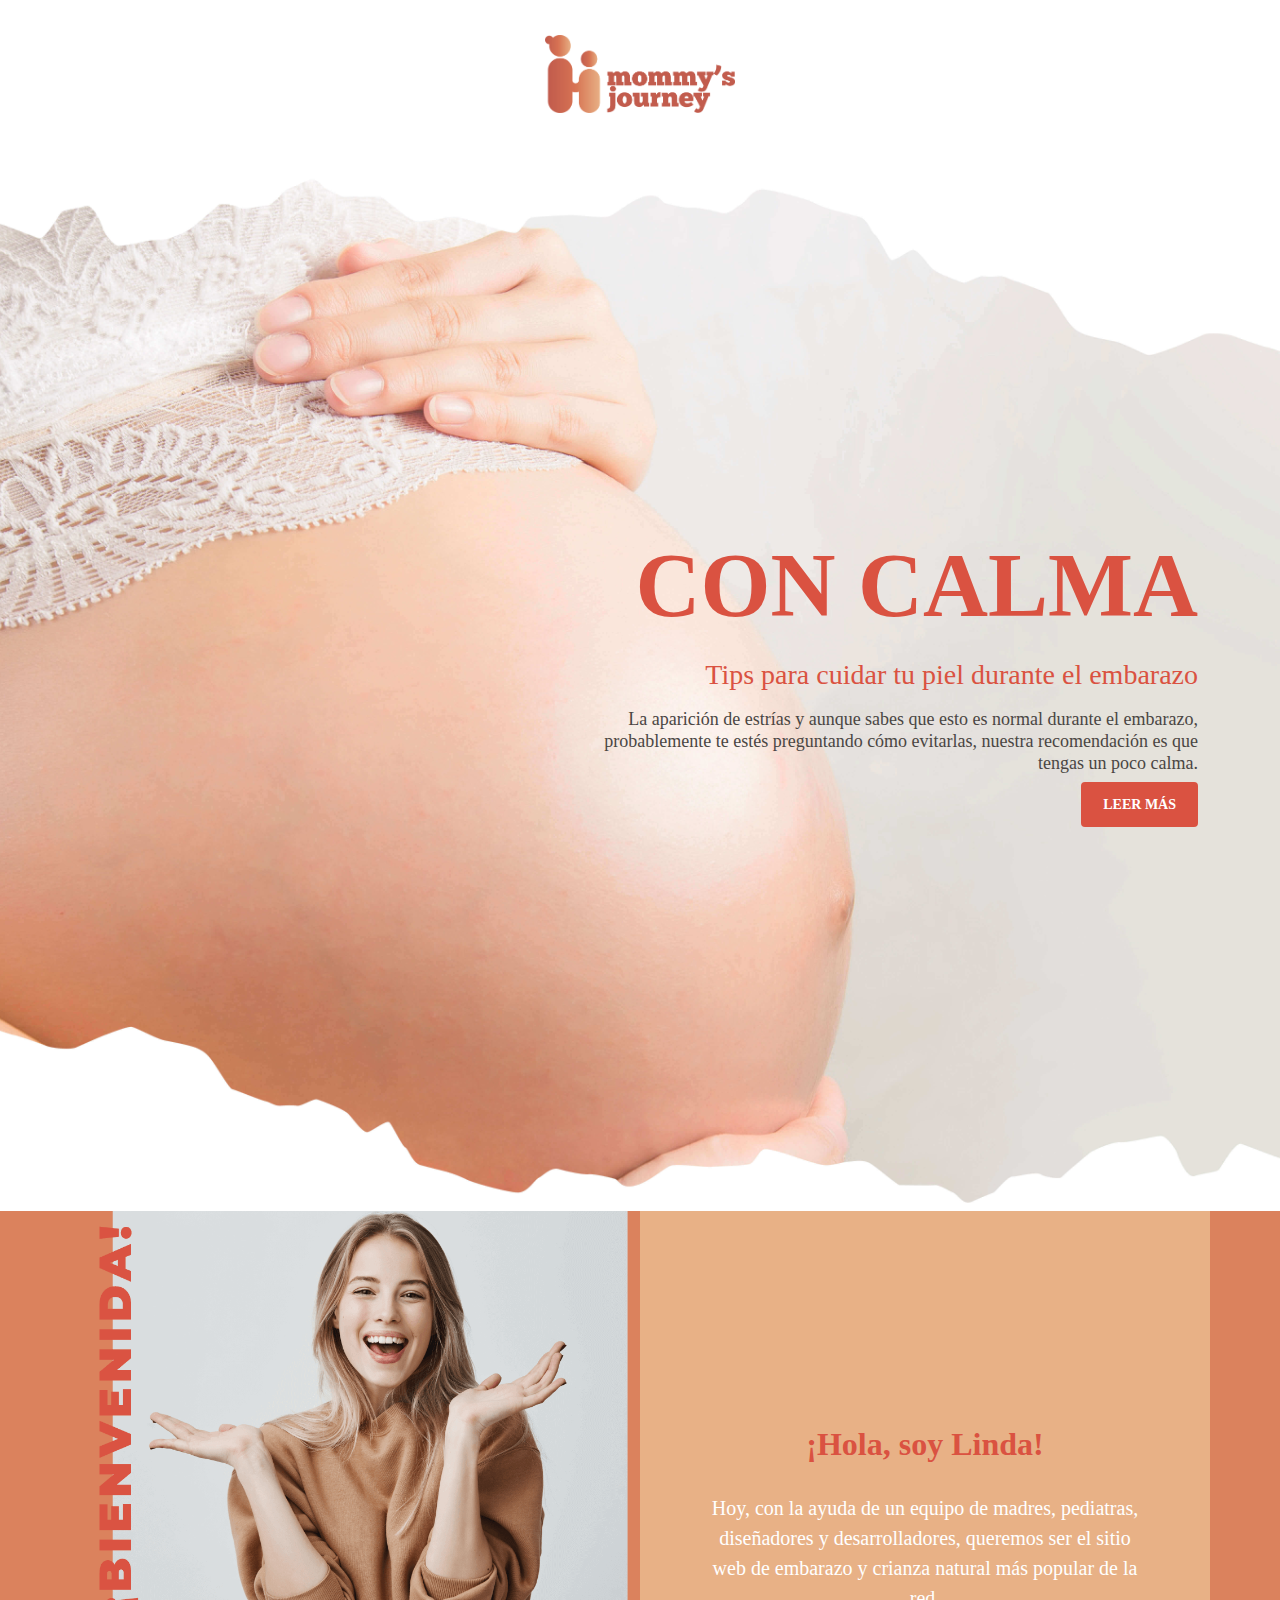
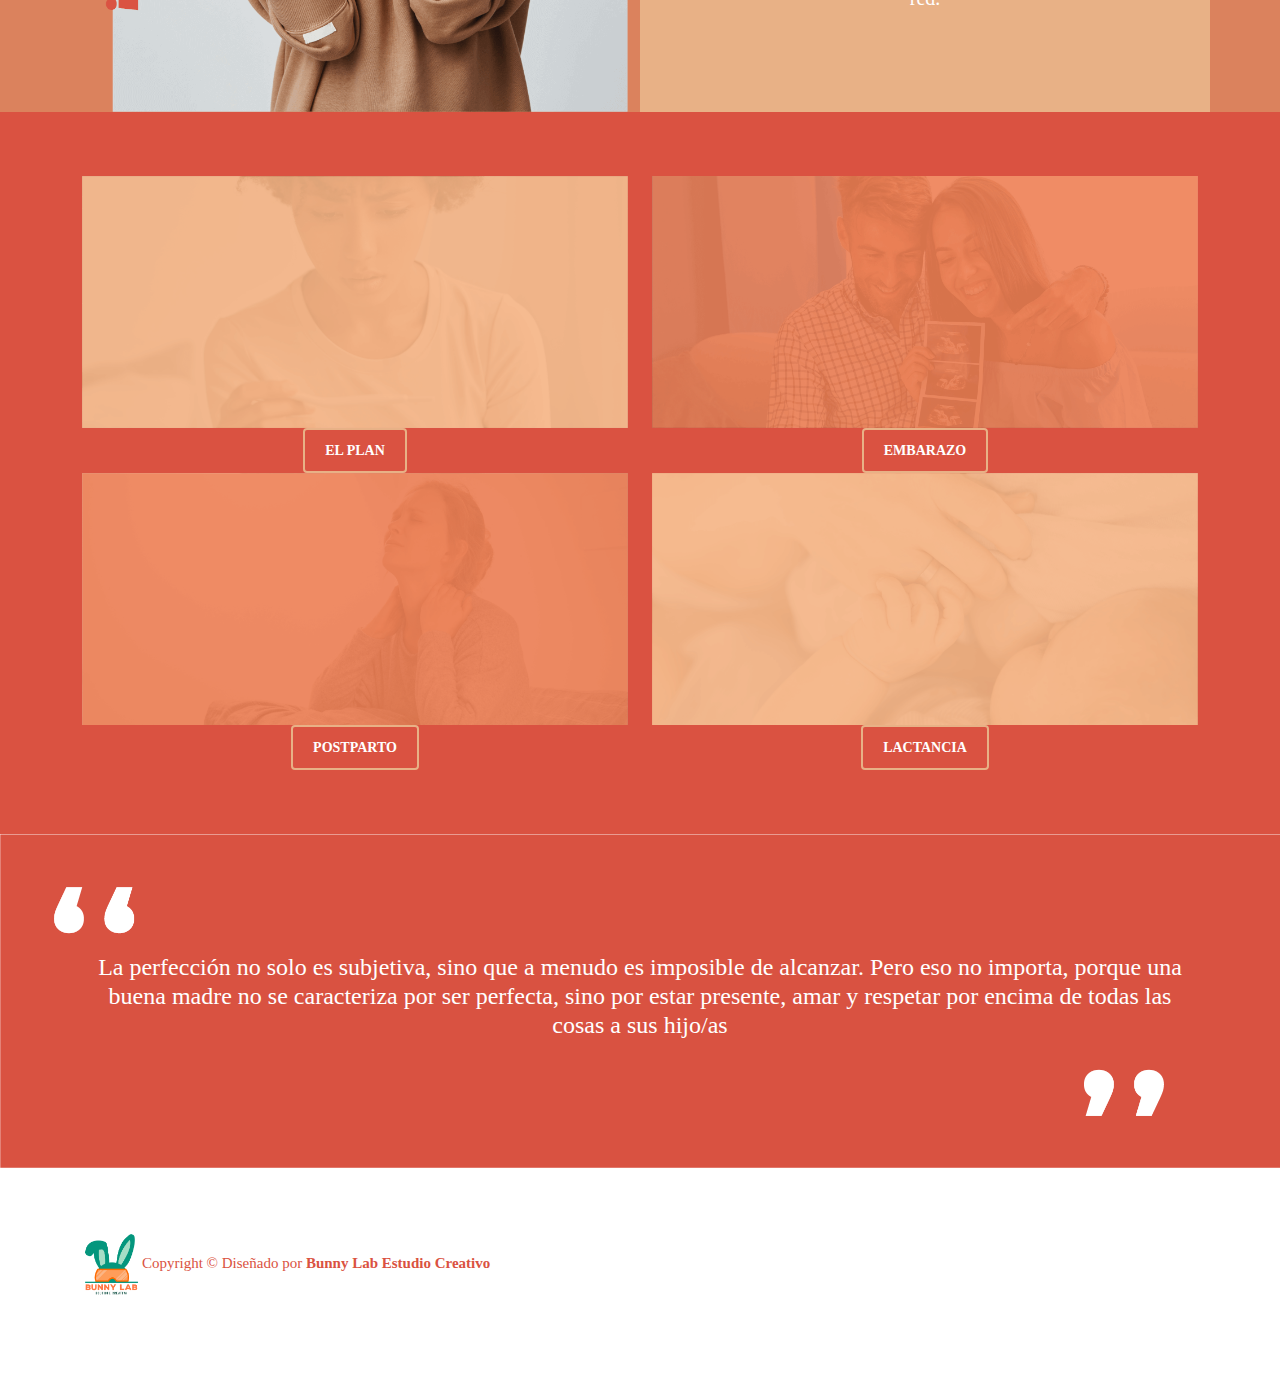
==== index.html @ 6cab2b12 "Add files via upload" ====
<!doctype html>
<html>
<head>
<meta charset="utf-8">
<meta name="viewport" content="width=device-width, initial-scale=1.0">
<title>Mommy's Journey</title>
	
<link href="css/bootstrap.min.css" rel="stylesheet">
<link href="css/style.css" rel="stylesheet">
	
</head>

<body>
	<header>
		<div class="container" align="center">
			<img src="img/logo.png" alt="logo" class="img-fluid" width="190px">
		</div>
	
	</header>
	
	<section id="hero" class="section">
		<div class="container">
			<h1>Con calma</h1>
			<h3>Tips para cuidar tu piel durante el embarazo</h3>
			<h5>La aparición de estrías y aunque sabes que esto es normal durante el embarazo, probablemente te estés preguntando cómo evitarlas, nuestra recomendación es que tengas un poco calma.</h5>
			<a href="#" class="btn btn-light">Leer más</a>
		</div>
		
	</section>
	
	<section id="hello">
		<div class="container">
			<div class="row">
				<article class="col-lg-6 col-sm-6 col-12">
					<img src="img/fotografia-bienvenida-14.png" class="img-fluid" width="600px">
				</article>
				
				<article class="col-lg-6 col-sm-6 col-12" id="col2">
					<br>
					<br>
					<br>
					<br>
					<br>
					<br>
					<br>
					<br>
					<br>
					<h2>¡Hola, soy Linda!</h2>
					<p>Hoy, con la ayuda de un equipo de madres, pediatras, diseñadores y desarrolladores, queremos ser el sitio web de embarazo y crianza natural más popular de la red.</p>					
                </article>			
			</div>				
		</div>	
	</section>
	
<section id="secciones" class="section">
	<div class="container">
		<div class="row">
			<div class="col" id="el-plan"> <img src="img/secciones-02.png" class="img-fluid"><a href="#" class="btn btn-light">El plan</a></div>			
			<div class="col" id="embarazo"> <img src="img/secciones-03.png" class="img-fluid"><a href="#" class="btn btn-light">Embarazo</a></div>			
		</div>
		<div class="row">
			<div class="col" id="postparto"> <img src="img/secciones-04.png" class="img-fluid"><a href="#" class="btn btn-light">Postparto</a></div>			
			<div class="col" id="lactancia"> <img src="img/secciones-05.png" class="img-fluid"><a href="#" class="btn btn-light">Lactancia</a></div>			
		</div>
	</div>		
</section>
	
	
	<section id="quote" class="section">
		<div class="container">
			
			<h4>La perfección no solo es subjetiva, sino que a menudo es imposible de alcanzar. Pero eso no importa, porque una buena madre no se caracteriza por ser perfecta, sino por estar presente, amar y respetar por encima de todas las cosas a sus hijo/as</h4>
		
		</div>
		
	</section>
	
	<footer class="section">
		<div class="container">
			<p><img src="img/logo-bunny-lab.png" class="img-fluid" width="60px">Copyright &copy; Diseñado por <span><b>Bunny Lab Estudio Creativo</b></span></p>
					
		</div>
	
	</footer>
	
</body>
	

	
</html>
---- css/style.css ----
body{
	font-family: Montserrat;
	font-size: 15px;
	color: #DA5241;
}

header{
	padding: 35px;
}

#hero{
	background-image: url("../img/imagen-inicio.jpg");
	background-position: center;
	background-size: cover;
	padding: 30% 0;
	text-align: right;
	background-color: #DA5241;
}

#hero h1{
	font-size: 90px;
	font-weight: bold;
	text-transform: uppercase;
}

#hero h3{
	text-align: right;
	padding-left: 400px;
	padding-top: 10px;
	color: #DA5241;
	font-weight: lighter
}

#hero h5{
	text-align: right;
	padding-left: 500px;
	padding-top: 10px;
	color: #4A4643;
	font-size: 18px;
}

#hero .btn-light{
	background-color: #DA5241;
	border: 2px solid #DA5241;
	padding: 10px 20px;
	text-transform: uppercase;
	color: #FFFFFF;
	font-size: 14px;
	font-weight: 700;
}

#hero .btn-light:hover{
	background-color: #E8B186;
	color: #fff;
	border-color: #E8B186;
}

#hello{
	text-align: center;
	background-color: #DB825D;
}

#hello h2{
	font-weight: bold;
	padding: 2% 0 2% 0;
	
}

#hello h5{
	padding: 10px 0 0 500px;
	color: #fff;
}

#col2 p{
	font-size: 20px;
	padding: 2% 10%;
	color: #fff;
	
}

.section{
	padding: 5% 0;
}

#col2{
	background-color: #E8B186;
}

#secciones{
	text-align: center;
	background-color: #DA5241;
}

#secciones h1{
	font-size: 90px;
	font-weight: bold;
	text-transform: uppercase;
	color: #fff;
	background-color: #DA5241;
	
}

#quote{
	text-align: center;
	background-image: url("../img/frase-10.png");
	background-size: cover;	
}

#quote h4{
	color: #fff;
	padding: 5% 0; 
}

#el-plan .btn-light{
	background-color: transparent;
	border: 2px solid #E8B186;
	padding: 10px 20px;
	text-transform: uppercase;
	color: #fff;
	font-size: 14px;
	font-weight: 700; 
	
}

#embarazo .btn-light{
	background-color: transparent;
	border: 2px solid #E8B186;
	padding: 10px 20px;
	text-transform: uppercase;
	color: #fff;
	font-size: 14px;
	font-weight: 700; 
	
}

#postparto .btn-light{
	background-color: transparent;
	border: 2px solid #E8B186;
	padding: 10px 20px;
	text-transform: uppercase;
	color: #fff;
	font-size: 14px;
	font-weight: 700; 
	
}

#lactancia .btn-light{
	background-color: transparent;
	border: 2px solid #E8B186;
	padding: 10px 20px;
	text-transform: uppercase;
	color: #fff;
	font-size: 14px;
	font-weight: 700;
	
}

#el-plan .btn-light:hover{
	background-color: #DB825D;
	color: #fff;
	border-color: #DB825D;
	
}

#embarazo .btn-light:hover{
	background-color: #DB825D;
	color: #fff;
	border-color: #DB825D;
	
}

#postparto .btn-light:hover{
	background-color: #DB825D;
	color: #fff;
	border-color: #DB825D;
	
}

#lactancia .btn-light:hover{
	background-color: #DB825D;
	color: #fff;
	border-color: #DB825D;	
}

.postparto{
	position: absolute;
	margin-bottom: 50px;
}
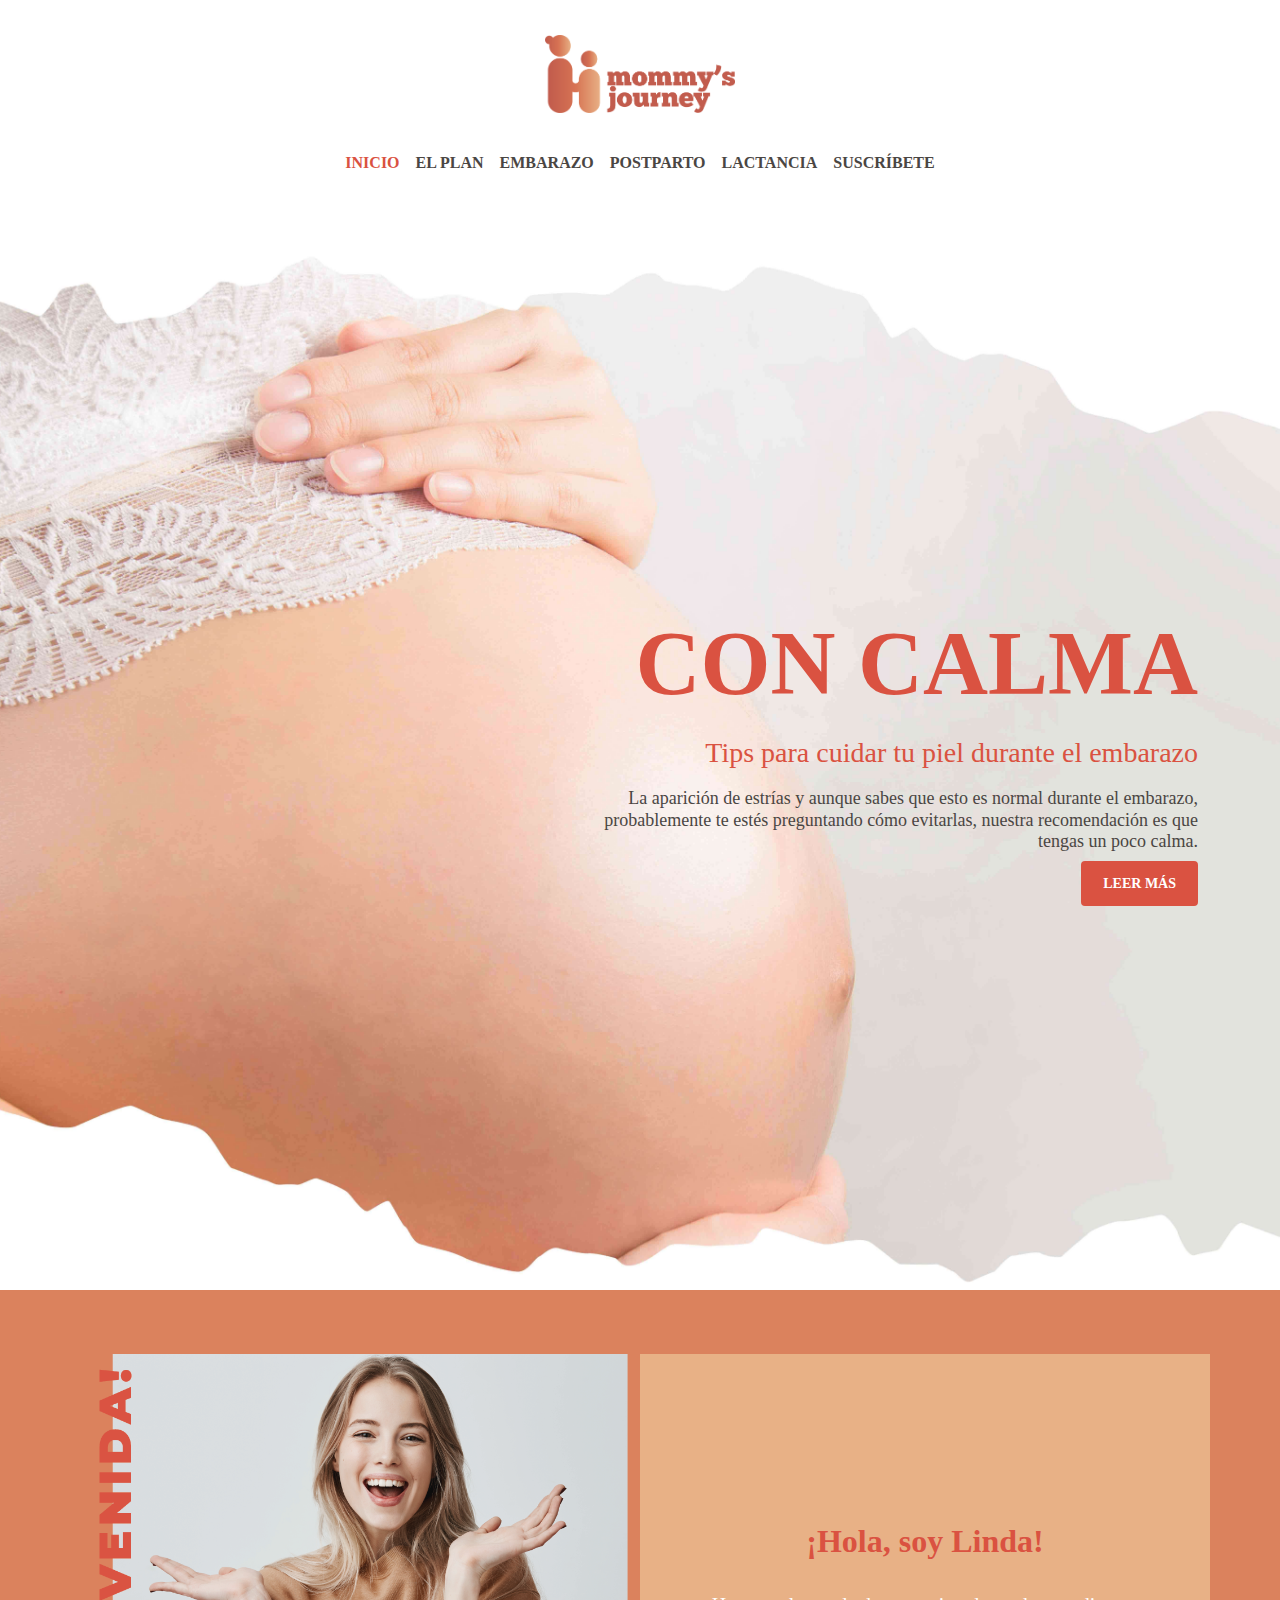
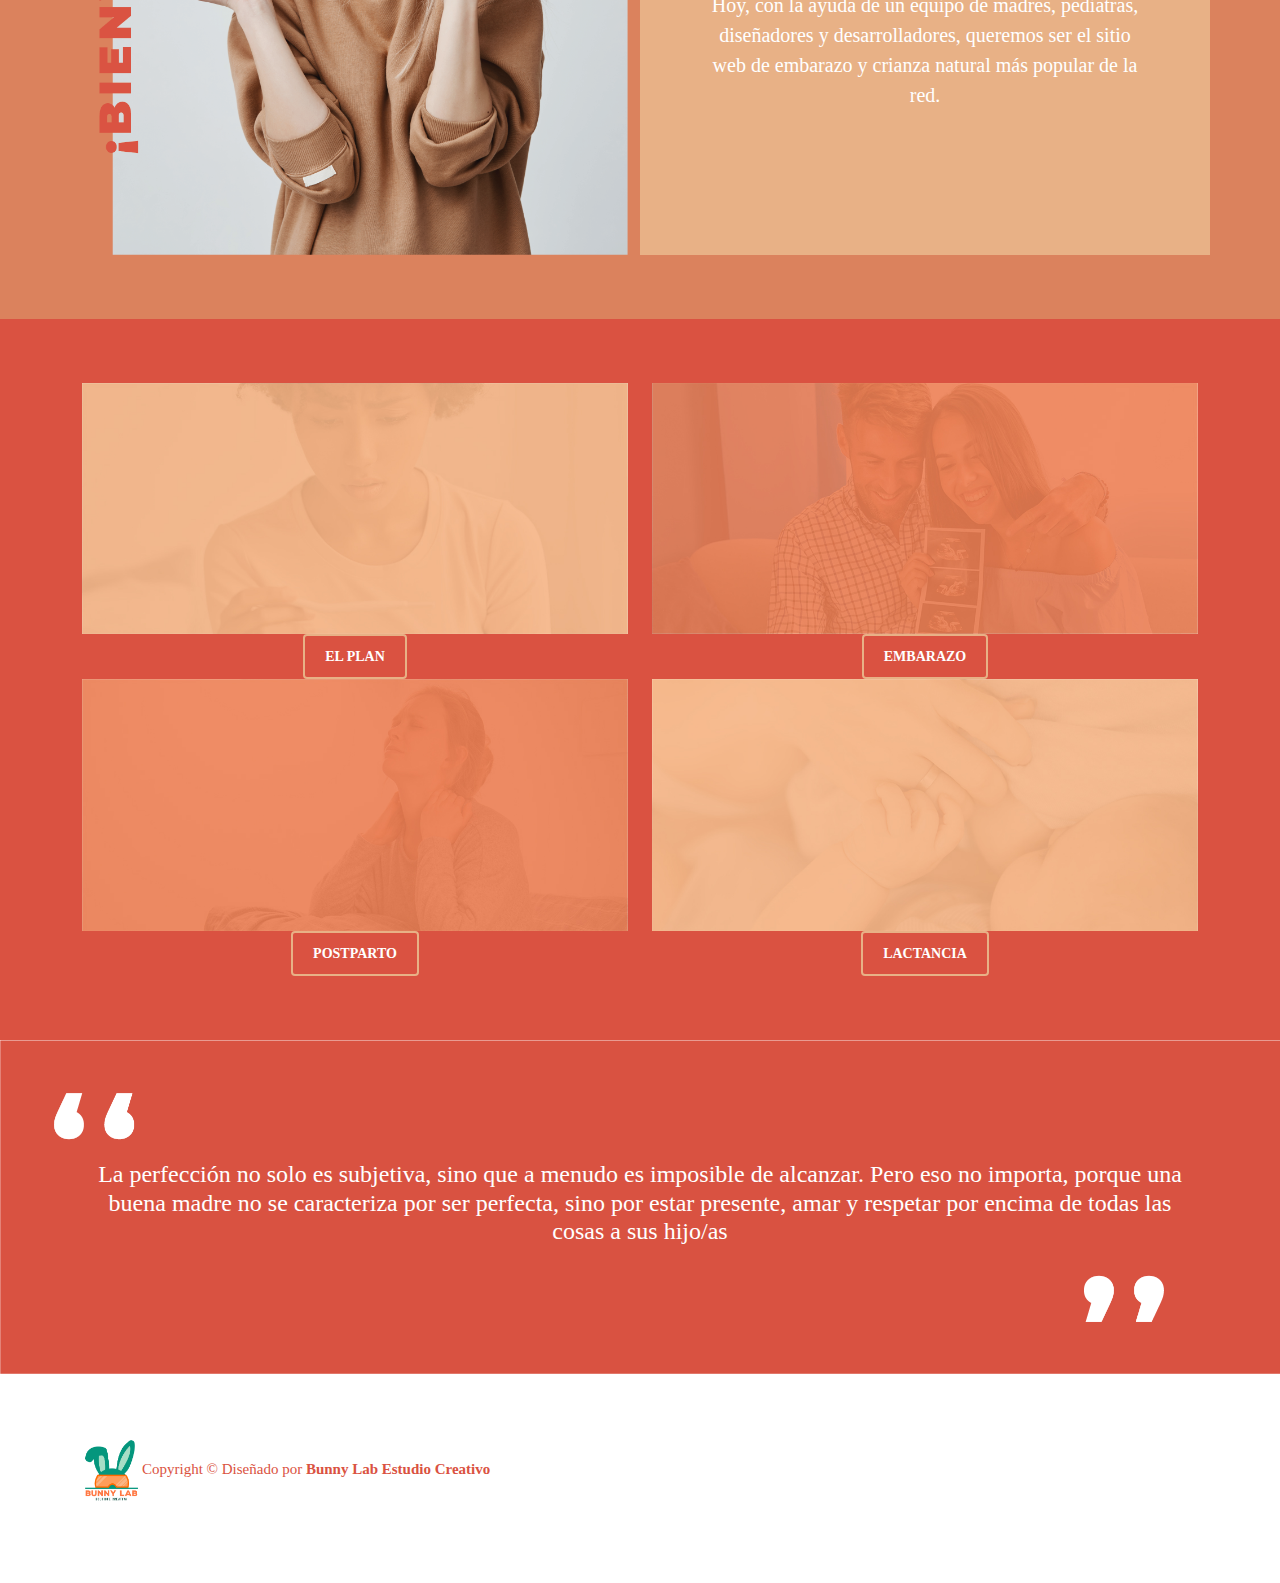
==== commit 6a792826: "Add files via upload" ====
--- a/index.html
+++ b/index.html
@@ -6,6 +6,7 @@
 <title>Mommy's Journey</title>
 	
 <link href="css/bootstrap.min.css" rel="stylesheet">
+<link href="css/bootstrap-custom.css" rel="stylesheet">
 <link href="css/style.css" rel="stylesheet">
 	
 </head>
@@ -14,6 +15,40 @@
 	<header>
 		<div class="container" align="center">
 			<img src="img/logo.png" alt="logo" class="img-fluid" width="190px">
+			<br>
+			<br>
+			<nav class="navbar navbar-expand-lg navbar-light bg-light" id="menu">
+				
+				<button class="navbar-toggler" type="button" data-bs-toggle="collapse" data-bs-target="#navbar" aria-controls="navbar" aria-expanded="false" aria-label="Toggle navigation">
+					<span class="navbar-toggler-icon"></span>
+				</button>
+
+				<div class="collapse navbar-collapse" id="navbar">
+					<ul class="navbar-nav mx-auto">
+					  <li class="nav-item active">
+						<a class="nav-link" href="index.html">INICIO</a>
+					  </li>
+					  <li class="nav-item">
+						<a class="nav-link" href="el-plan.html">EL PLAN</a>
+					  </li>
+					  <li class="nav-item">
+						<a class="nav-link" href="#">EMBARAZO</a>
+					  </li>
+					  <li class="nav-item">
+						<a class="nav-link" href="#">POSTPARTO</a>
+					  </li>
+					  <li class="nav-item">
+						<a class="nav-link" href="#">LACTANCIA</a>
+					  </li>
+					  <li class="nav-item">
+						<a class="nav-link" href="#">SUSCRÍBETE</a>
+					  </li>
+					 
+					</ul>
+
+				  </div>
+			</nav>
+			
 		</div>
 	
 	</header>
@@ -28,7 +63,7 @@
 		
 	</section>
 	
-	<section id="hello">
+	<section id="hello" class="section">
 		<div class="container">
 			<div class="row">
 				<article class="col-lg-6 col-sm-6 col-12">
@@ -36,8 +71,6 @@
 				</article>
 				
 				<article class="col-lg-6 col-sm-6 col-12" id="col2">
-					<br>
-					<br>
 					<br>
 					<br>
 					<br>
@@ -55,12 +88,12 @@
 <section id="secciones" class="section">
 	<div class="container">
 		<div class="row">
-			<div class="col" id="el-plan"> <img src="img/secciones-02.png" class="img-fluid"><a href="#" class="btn btn-light">El plan</a></div>			
-			<div class="col" id="embarazo"> <img src="img/secciones-03.png" class="img-fluid"><a href="#" class="btn btn-light">Embarazo</a></div>			
+			<div class="col" id="el-plan"> <img src="img/secciones-02.jpg" class="img-fluid"><a href="el-plan.html" class="btn btn-light">El plan</a></div>			
+			<div class="col" id="embarazo"> <img src="img/secciones-03.jpg" class="img-fluid"><a href="#" class="btn btn-light">Embarazo</a></div>			
 		</div>
 		<div class="row">
-			<div class="col" id="postparto"> <img src="img/secciones-04.png" class="img-fluid"><a href="#" class="btn btn-light">Postparto</a></div>			
-			<div class="col" id="lactancia"> <img src="img/secciones-05.png" class="img-fluid"><a href="#" class="btn btn-light">Lactancia</a></div>			
+			<div class="col" id="postparto"> <img src="img/secciones-04.jpg" class="img-fluid"><a href="#" class="btn btn-light">Postparto</a></div>			
+			<div class="col" id="lactancia"> <img src="img/secciones-05.jpg" class="img-fluid"><a href="#" class="btn btn-light">Lactancia</a></div>			
 		</div>
 	</div>		
 </section>
@@ -83,6 +116,9 @@
 	
 	</footer>
 	
+	<script src="js/jquery.min.js"></script>
+	<script src="js/bootstrap.min.js"></script>
+	
 </body>
 	
 
--- a/css/style.css
+++ b/css/style.css
@@ -1,3 +1,10 @@
+:root{
+	--color-gris: #4A4643;
+	--color-naranja: #DA5241;
+	--color-piel: #E8B186;
+	--color-naranja-claro: #DB825D;
+}
+
 
 body{
 	font-family: Montserrat;
@@ -187,3 +194,83 @@
 	position: absolute;
 	margin-bottom: 50px;
 }
+
+#el-plan {
+	text-align: center;
+
+}
+
+
+#el-plan h1 {
+	text-align: center;
+	text-transform: uppercase;
+	font-weight: bolder;
+	font-size: 60px;	
+}
+
+#el-plan p {
+	padding: 2% 18%;
+	font-size: 20px;
+	font-weight: 500;
+	color: var(--color-gris)
+	
+	
+}
+
+#articulos {
+	text-align: left;
+	background-color: #fff;
+}
+
+#articulos h4 {
+	font-size: 20px;
+	font-weight: 600;
+	color: #fff;
+	
+}
+
+#articulos p {
+	font-size: 17px;
+	color: #fff;
+}
+
+.img-text {
+	position: absolute;
+	top: 950px;
+	left: 130px;
+}
+
+.img-p {
+	position: absolute;
+	top: 1000px;
+	left: 130px;
+	width: 300px;
+}
+
+.img-tex1 {
+	position: absolute;
+	top: 950px;
+	left: 570px;
+}
+
+.img-p1 {
+	position: absolute;
+	top: 1000px;
+	left: 570px;
+	width: 300px;
+}
+
+.img-tex2 {
+	position: absolute;
+	top: 950px;
+	left: 1000px;
+}
+
+.img-p2 {
+	position: absolute;
+	top: 1000px;
+	left: 1000px;
+	width: 300px;
+}
+
+
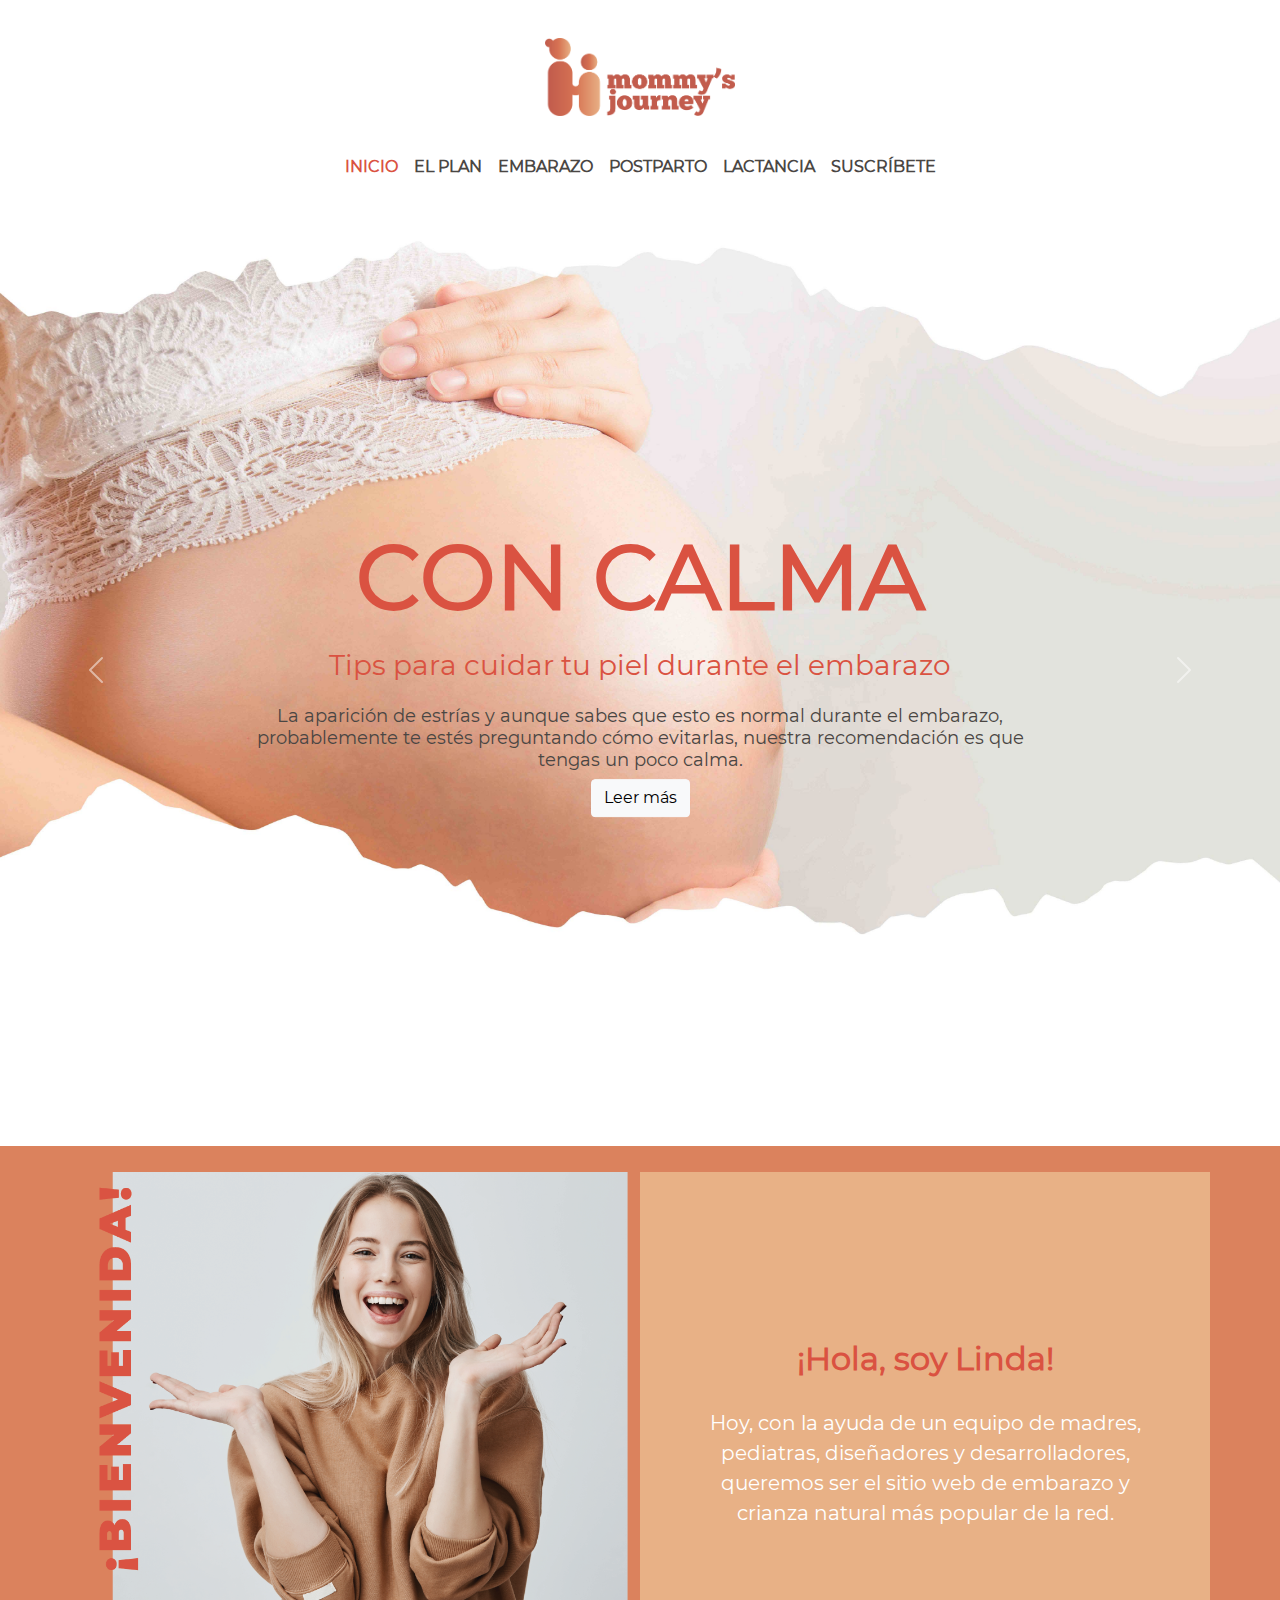
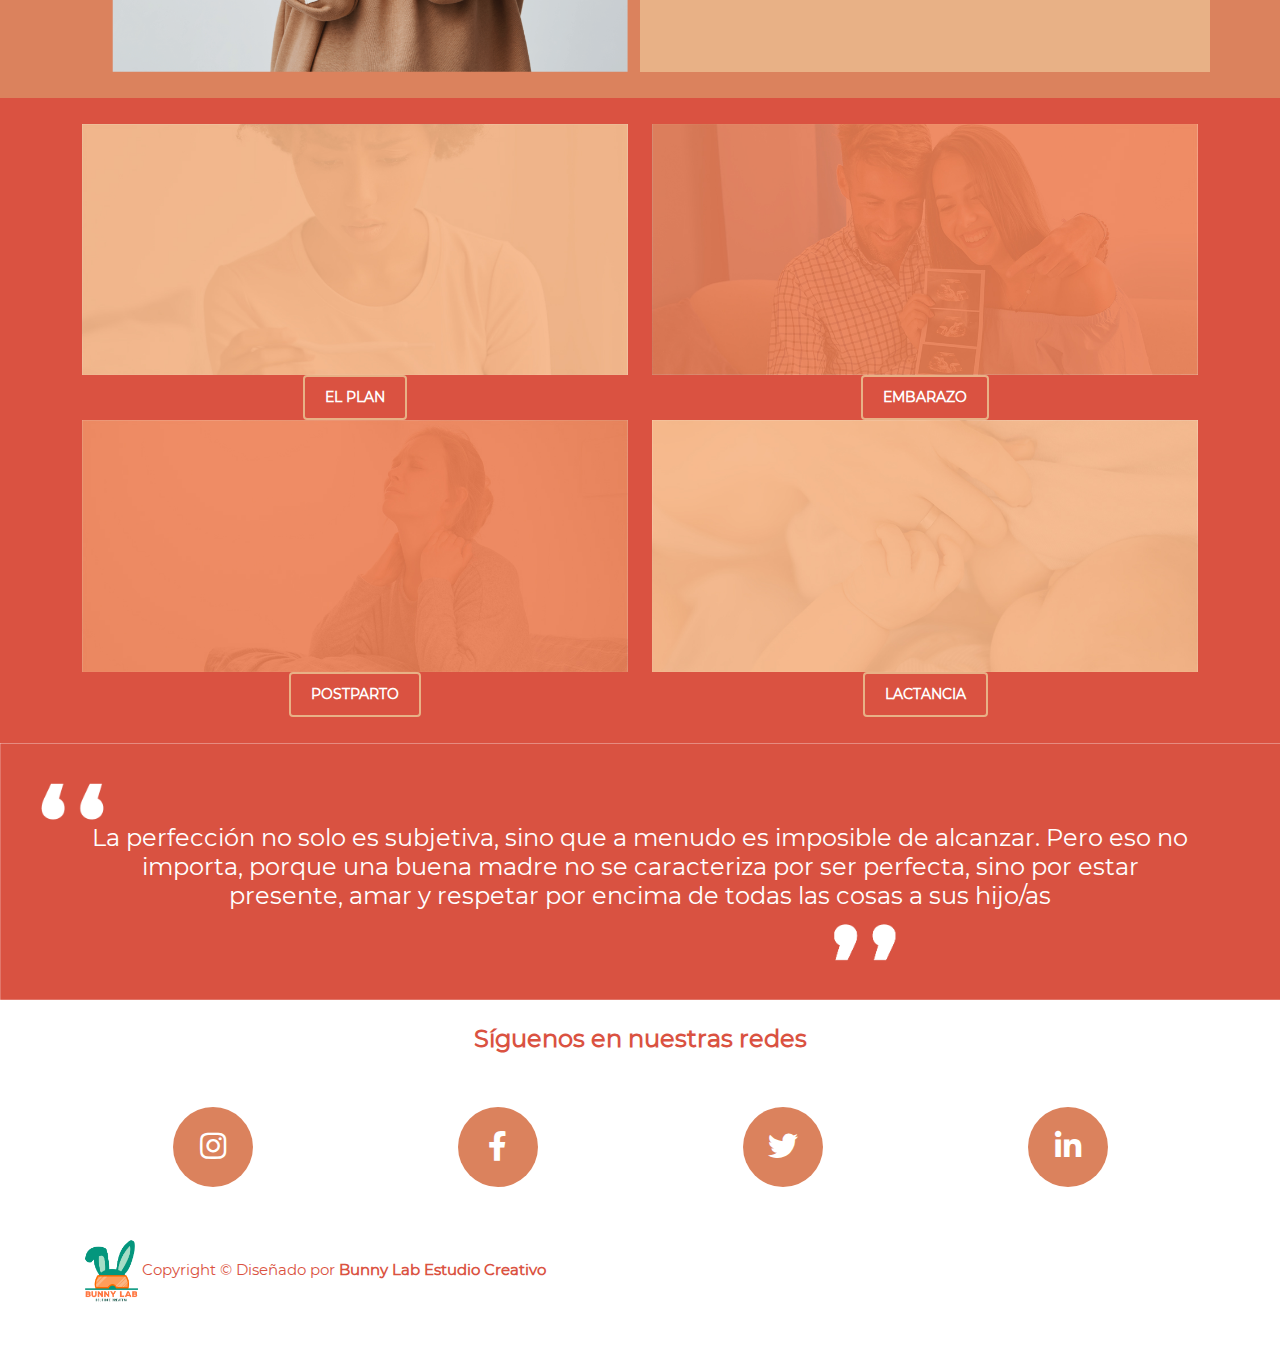
==== commit 2ce01158: "Add files via upload" ====
--- a/index.html
+++ b/index.html
@@ -8,6 +8,7 @@
 <link href="css/bootstrap.min.css" rel="stylesheet">
 <link href="css/bootstrap-custom.css" rel="stylesheet">
 <link href="css/style.css" rel="stylesheet">
+<link href="https://cdnjs.cloudflare.com/ajax/libs/font-awesome/5.15.2/css/all.min.css" rel="stylesheet">
 	
 </head>
 
@@ -53,7 +54,7 @@
 	
 	</header>
 	
-	<section id="hero" class="section">
+	<section id="hero" class="section d-none">
 		<div class="container">
 			<h1>Con calma</h1>
 			<h3>Tips para cuidar tu piel durante el embarazo</h3>
@@ -62,6 +63,44 @@
 		</div>
 		
 	</section>
+	
+	<section id="hero-slides" class="section">
+		<div id="carouselExampleCaptions" class="carousel slide" data-bs-ride="carousel">		 
+			
+		  <div class="carousel-inner">
+			<div class="carousel-item active">
+			  <img src="img/carrusel-01.jpg" class="d-block w-100" alt="imagen-inicio">
+			  <div class="carousel-caption d-md-block">
+				<h1>Con calma</h1>
+				<h3>Tips para cuidar tu piel durante el embarazo</h3>
+				<h5>La aparición de estrías y aunque sabes que esto es normal durante el embarazo, probablemente te estés preguntando cómo evitarlas, nuestra recomendación es que tengas un poco calma.</h5>
+				<a href="#" class="btn btn-light">Leer más</a>
+			  </div>
+			</div>
+			<div class="carousel-item">
+			  <img src="img/carrusel-02.jpg" class="d-block w-100" alt="imagen-inicio-2">
+			  <div class="carousel-caption d-md-block">
+				<h1>Con calma</h1>
+				<h3>Tips para cuidar tu piel durante el embarazo</h3>
+				<h5>La aparición de estrías y aunque sabes que esto es normal durante el embarazo, probablemente te estés preguntando cómo evitarlas, nuestra recomendación es que tengas un poco calma.</h5>
+				<a href="#" class="btn btn-light">Leer más</a>
+			  </div>
+			</div>
+			
+		  </div>
+		  <a class="carousel-control-prev" data-bs-target="#carouselExampleCaptions"  data-bs-slide="prev">
+			<span class="carousel-control-prev-icon" aria-hidden="true"></span>
+			<span class="visually-hidden">Previous</span>
+			  
+		  </a>
+		  <a class="carousel-control-next" data-bs-target="#carouselExampleCaptions"  data-bs-slide="next">
+			<span class="carousel-control-next-icon" aria-hidden="true"></span>
+			<span class="visually-hidden">Next</span>
+		  </a>
+		</div>
+	</section>
+	
+	
 	
 	<section id="hello" class="section">
 		<div class="container">
@@ -88,12 +127,12 @@
 <section id="secciones" class="section">
 	<div class="container">
 		<div class="row">
-			<div class="col" id="el-plan"> <img src="img/secciones-02.jpg" class="img-fluid"><a href="el-plan.html" class="btn btn-light">El plan</a></div>			
-			<div class="col" id="embarazo"> <img src="img/secciones-03.jpg" class="img-fluid"><a href="#" class="btn btn-light">Embarazo</a></div>			
+			<div class="col" id="el-plan1"> <img src="img/secciones-02.jpg" class="img-fluid"><a href="el-plan.html" class="btn btn-light">El plan</a></div>			
+			<div class="col" id="embarazo1"> <img src="img/secciones-03.jpg" class="img-fluid"><a href="embarazo.html" class="btn btn-light">Embarazo</a></div>			
 		</div>
 		<div class="row">
-			<div class="col" id="postparto"> <img src="img/secciones-04.jpg" class="img-fluid"><a href="#" class="btn btn-light">Postparto</a></div>			
-			<div class="col" id="lactancia"> <img src="img/secciones-05.jpg" class="img-fluid"><a href="#" class="btn btn-light">Lactancia</a></div>			
+			<div class="col" id="postparto1"> <img src="img/secciones-04.jpg" class="img-fluid"><a href="postparto.html" class="btn btn-light">Postparto</a></div>			
+			<div class="col" id="lactancia1"> <img src="img/secciones-05.jpg" class="img-fluid"><a href="lactancia.html" class="btn btn-light">Lactancia</a></div>			
 		</div>
 	</div>		
 </section>
@@ -108,13 +147,51 @@
 		
 	</section>
 	
+	<section id="redes" class="section">		
+		<div class="container">
+			<h4><b>Síguenos en nuestras redes</b></h4>
+			<br>
+			<br>
+			<div class="row">
+				<article class="col-lg-3 col-sm-6 col-12" >
+					<span class="rounded-circle"><i class="fab fa-instagram"></i></span>
+				</article>
+				
+				<article class="col-lg-3 col-sm-6 col-12" >
+					<span class="rounded-circle"><i class="fab fa-facebook-f"></i></span>
+				</article>
+				
+				<article class="col-lg-3 col-sm-6 col-12" >
+					<span class="rounded-circle"><i class="fab fa-twitter"></i></span>
+				</article>
+				
+				<article class="col-lg-3 col-sm-6 col-12" >
+					<span class="rounded-circle"><i class="fab fa-linkedin-in"></i></span>
+				</article>
+
+			</div>
+		</div>
+	</section>
+	
 	<footer class="section">
 		<div class="container">
 			<p><img src="img/logo-bunny-lab.png" class="img-fluid" width="60px">Copyright &copy; Diseñado por <span><b>Bunny Lab Estudio Creativo</b></span></p>
 					
 		</div>
+		
 	
 	</footer>
+	
+	
+	<!-- Global site tag (gtag.js) - Google Analytics -->
+	<script async src="https://www.googletagmanager.com/gtag/js?id=UA-192030458-1"></script>
+	<script>
+	  window.dataLayer = window.dataLayer || [];
+	  function gtag(){dataLayer.push(arguments);}
+	  gtag('js', new Date());
+
+	  gtag('config', 'UA-192030458-1');
+	</script>
 	
 	<script src="js/jquery.min.js"></script>
 	<script src="js/bootstrap.min.js"></script>
--- a/css/style.css
+++ b/css/style.css
@@ -6,6 +6,15 @@
 }
 
 
+@font-face {
+    font-family: 'Montserrat';
+    src: url("../fonts/Montserrat-Regular.ttf") format('TrueType');
+}
+
+
+
+
+
 body{
 	font-family: Montserrat;
 	font-size: 15px;
@@ -13,7 +22,7 @@
 }
 
 header{
-	padding: 35px;
+	padding: 3% 0 0 0;
 }
 
 #hero{
@@ -25,24 +34,29 @@
 	background-color: #DA5241;
 }
 
-#hero h1{
+#hero h1,
+#hero-slides h1,
+#carouselExampleCaptions h1{
 	font-size: 90px;
-	font-weight: bold;
-	text-transform: uppercase;
-}
-
-#hero h3{
-	text-align: right;
-	padding-left: 400px;
+	font-weight: 900;
+	text-transform: uppercase;
+	color: var(--color-naranja);	
+}
+
+#hero h3,
+#hero-slides h3,
+#carouselExampleCaptions h3{
+	text-align: center;
 	padding-top: 10px;
 	color: #DA5241;
 	font-weight: lighter
 }
 
-#hero h5{
-	text-align: right;
-	padding-left: 500px;
-	padding-top: 10px;
+#hero h5,
+#hero-slides h5,
+#carouselExampleCaptions h5{
+	text-align: center;
+	padding-top: 2%;
 	color: #4A4643;
 	font-size: 18px;
 }
@@ -87,7 +101,7 @@
 }
 
 .section{
-	padding: 5% 0;
+	padding: 2% 0;
 }
 
 #col2{
@@ -119,7 +133,7 @@
 	padding: 5% 0; 
 }
 
-#el-plan .btn-light{
+#el-plan1 .btn-light{
 	background-color: transparent;
 	border: 2px solid #E8B186;
 	padding: 10px 20px;
@@ -130,7 +144,7 @@
 	
 }
 
-#embarazo .btn-light{
+#embarazo1 .btn-light{
 	background-color: transparent;
 	border: 2px solid #E8B186;
 	padding: 10px 20px;
@@ -141,7 +155,7 @@
 	
 }
 
-#postparto .btn-light{
+#postparto1 .btn-light{
 	background-color: transparent;
 	border: 2px solid #E8B186;
 	padding: 10px 20px;
@@ -152,7 +166,7 @@
 	
 }
 
-#lactancia .btn-light{
+#lactancia1 .btn-light{
 	background-color: transparent;
 	border: 2px solid #E8B186;
 	padding: 10px 20px;
@@ -163,28 +177,28 @@
 	
 }
 
-#el-plan .btn-light:hover{
+#el-plan1 .btn-light:hover{
 	background-color: #DB825D;
 	color: #fff;
 	border-color: #DB825D;
 	
 }
 
-#embarazo .btn-light:hover{
+#embarazo1 .btn-light:hover{
 	background-color: #DB825D;
 	color: #fff;
 	border-color: #DB825D;
 	
 }
 
-#postparto .btn-light:hover{
+#postparto1 .btn-light:hover{
 	background-color: #DB825D;
 	color: #fff;
 	border-color: #DB825D;
 	
 }
 
-#lactancia .btn-light:hover{
+#lactancia1 .btn-light:hover{
 	background-color: #DB825D;
 	color: #fff;
 	border-color: #DB825D;	
@@ -204,7 +218,7 @@
 #el-plan h1 {
 	text-align: center;
 	text-transform: uppercase;
-	font-weight: bolder;
+	font-weight: 900;
 	font-size: 60px;	
 }
 
@@ -236,41 +250,141 @@
 
 .img-text {
 	position: absolute;
-	top: 950px;
+	top: 850px;
 	left: 130px;
 }
 
 .img-p {
 	position: absolute;
-	top: 1000px;
+	top: 900px;
 	left: 130px;
 	width: 300px;
 }
 
 .img-tex1 {
 	position: absolute;
-	top: 950px;
+	top: 850px;
 	left: 570px;
 }
 
 .img-p1 {
 	position: absolute;
-	top: 1000px;
+	top: 900px;
 	left: 570px;
 	width: 300px;
 }
 
 .img-tex2 {
 	position: absolute;
-	top: 950px;
+	top: 850px;
 	left: 1000px;
 }
 
 .img-p2 {
 	position: absolute;
-	top: 1000px;
+	top: 900px;
 	left: 1000px;
 	width: 300px;
 }
 
-
+.rounded-circle{
+	width: 80px;
+	height: 80px;
+	line-height: 80px;
+	border-radius: 100%;
+	background-color: #DB825D;
+	display: block;
+	margin: auto;
+	color: #fff;
+	font-size: 30px;
+	text-align: center;
+}
+
+#redes h4 {
+	text-align: center;
+}
+
+#suscribete{
+	text-align: center;
+	background-color: #F7B688;
+}
+
+#hello2 h2,
+#hello3 h2,
+#hello4 h2{
+	font-weight: bold;
+	padding: 2% 0 2% 0;
+	text-align: center;
+}
+
+#hello2 h5,
+#hello3 h5,
+#hello4 h5{
+	padding: 2% 2% 2% 2%;
+	color: #fff;
+	text-align: center;
+}
+
+#embarazo {
+	text-align: center;
+
+}
+
+
+#embarazo h1 {
+	text-align: center;
+	text-transform: uppercase;
+	font-weight: 900;
+	font-size: 60px;	
+}
+
+#embarazo p {
+	padding: 2% 18%;
+	font-size: 20px;
+	font-weight: 500;
+	color: var(--color-gris)
+}
+
+#post-parto {
+	text-align: center;
+
+}
+
+
+#post-parto h1 {
+	text-align: center;
+	text-transform: uppercase;
+	font-weight: 900;
+	font-size: 60px;	
+}
+
+#post-parto p {
+	padding: 2% 18%;
+	font-size: 20px;
+	font-weight: 500;
+	color: var(--color-gris)
+}
+
+#lactation {
+	text-align: center;
+
+}
+
+
+#lactation h1 {
+	text-align: center;
+	text-transform: uppercase;
+	font-weight: 900;
+	font-size: 60px;	
+}
+
+#lactation p {
+	padding: 2% 18%;
+	font-size: 20px;
+	font-weight: 500;
+	color: var(--color-gris)
+}
+
+
+
+
